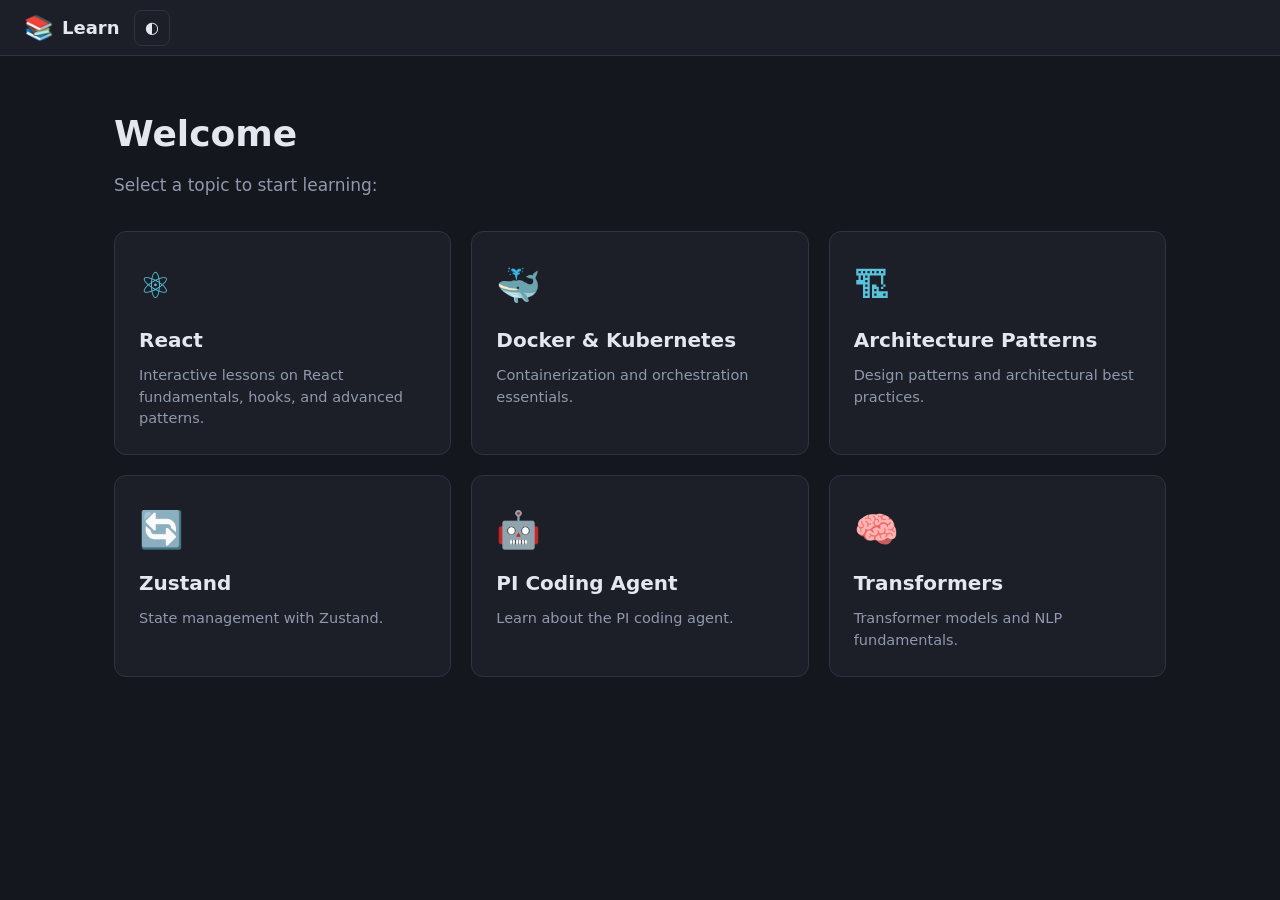
==== index.html @ 3a9bdd8f "Add landing page with links to all sub-pages" ====
<!doctype html>
<html lang="en">
<head>
  <meta charset="utf-8" />
  <meta name="viewport" content="width=device-width, initial-scale=1" />
  <title>Learn — Interactive Lessons</title>
  <link rel="stylesheet" href="styles.css" />
  <script>
    document.documentElement.dataset.theme = localStorage.getItem('lr-theme') || 'dark';
  </script>
</head>
<body>
  <header class="topbar">
    <div class="brand"><span class="logo">📚</span> Learn</div>
    <button id="theme-btn" class="icon-btn" aria-label="Toggle theme">◐</button>
  </header>

  <main class="landing">
    <h1>Welcome</h1>
    <p>Select a topic to start learning:</p>

    <div class="cards">
      <a href="react/" class="card">
        <span class="card-icon">⚛</span>
        <h2>React</h2>
        <p>Interactive lessons on React fundamentals, hooks, and advanced patterns.</p>
      </a>

      <a href="docker-kubernetes/" class="card">
        <span class="card-icon">🐳</span>
        <h2>Docker & Kubernetes</h2>
        <p>Containerization and orchestration essentials.</p>
      </a>

      <a href="architecture-patterns/" class="card">
        <span class="card-icon">🏗</span>
        <h2>Architecture Patterns</h2>
        <p>Design patterns and architectural best practices.</p>
      </a>

      <a href="zustand/" class="card">
        <span class="card-icon">🔄</span>
        <h2>Zustand</h2>
        <p>State management with Zustand.</p>
      </a>

      <a href="pi-coding-agent/" class="card">
        <span class="card-icon">🤖</span>
        <h2>PI Coding Agent</h2>
        <p>Learn about the PI coding agent.</p>
      </a>

      <a href="transformers/" class="card">
        <span class="card-icon">🧠</span>
        <h2>Transformers</h2>
        <p>Transformer models and NLP fundamentals.</p>
      </a>
    </div>
  </main>

  <script src="app.js"></script>
</body>
</html>
---- styles.css ----
:root {
  --bg: #f7f8fb; --panel: #ffffff; --panel-2: #f0f2f7; --text: #1f2330; --muted: #646b80;
  --border: #dfe2ea; --accent: #087ea4; --accent-2: #0a93bf; --accent-soft: #e3f4fa;
  color-scheme: light;
}
[data-theme='dark'] {
  --bg: #15171e; --panel: #1c1f28; --panel-2: #242834; --text: #e4e7ef; --muted: #9098ad;
  --border: #2f3442; --accent: #58c4dc; --accent-2: #7fd6ea; --accent-soft: #1b3440;
  color-scheme: dark;
}

* { box-sizing: border-box; }
html, body { margin: 0; }
body { font: 16px/1.65 system-ui, -apple-system, 'Segoe UI', Roboto, sans-serif; background: var(--bg); color: var(--text); }
a { color: var(--accent); text-decoration: none; }

/* ---------- top bar ---------- */
.topbar {
  position: sticky; top: 0; z-index: 20; height: 56px; display: flex; align-items: center; gap: 14px;
  padding: 0 24px; background: var(--panel); border-bottom: 1px solid var(--border);
}
.brand { font-weight: 700; font-size: 18px; color: var(--text); display: flex; align-items: center; gap: 8px; }
.logo { color: var(--accent); font-size: 24px; line-height: 1; }
.icon-btn { background: none; border: 1px solid var(--border); color: var(--text); border-radius: 8px; width: 36px; height: 36px; cursor: pointer; font-size: 16px; }
.icon-btn:hover { background: var(--panel-2); }

/* ---------- landing page ---------- */
.landing { max-width: 1100px; margin: 0 auto; padding: 48px 24px 80px; }
.landing h1 { font-size: 36px; margin: 0 0 8px; }
.landing > p { font-size: 17px; color: var(--muted); margin: 0 0 32px; }

.cards { display: grid; grid-template-columns: repeat(auto-fill, minmax(300px, 1fr)); gap: 20px; }
.card {
  display: flex; flex-direction: column; gap: 8px;
  background: var(--panel); border: 1px solid var(--border); border-radius: 12px;
  padding: 24px; transition: transform .15s, box-shadow .15s;
}
.card:hover { transform: translateY(-2px); box-shadow: 0 4px 16px rgba(0,0,0,.08); }
[data-theme='dark'] .card:hover { box-shadow: 0 4px 16px rgba(0,0,0,.2); }
.card-icon { font-size: 36px; }
.card h2 { margin: 0; font-size: 20px; color: var(--text); }
.card p { margin: 0; font-size: 14.5px; color: var(--muted); line-height: 1.5; }

/* ---------- responsive ---------- */
@media (max-width: 600px) {
  .cards { grid-template-columns: 1fr; }
  .landing h1 { font-size: 28px; }
}
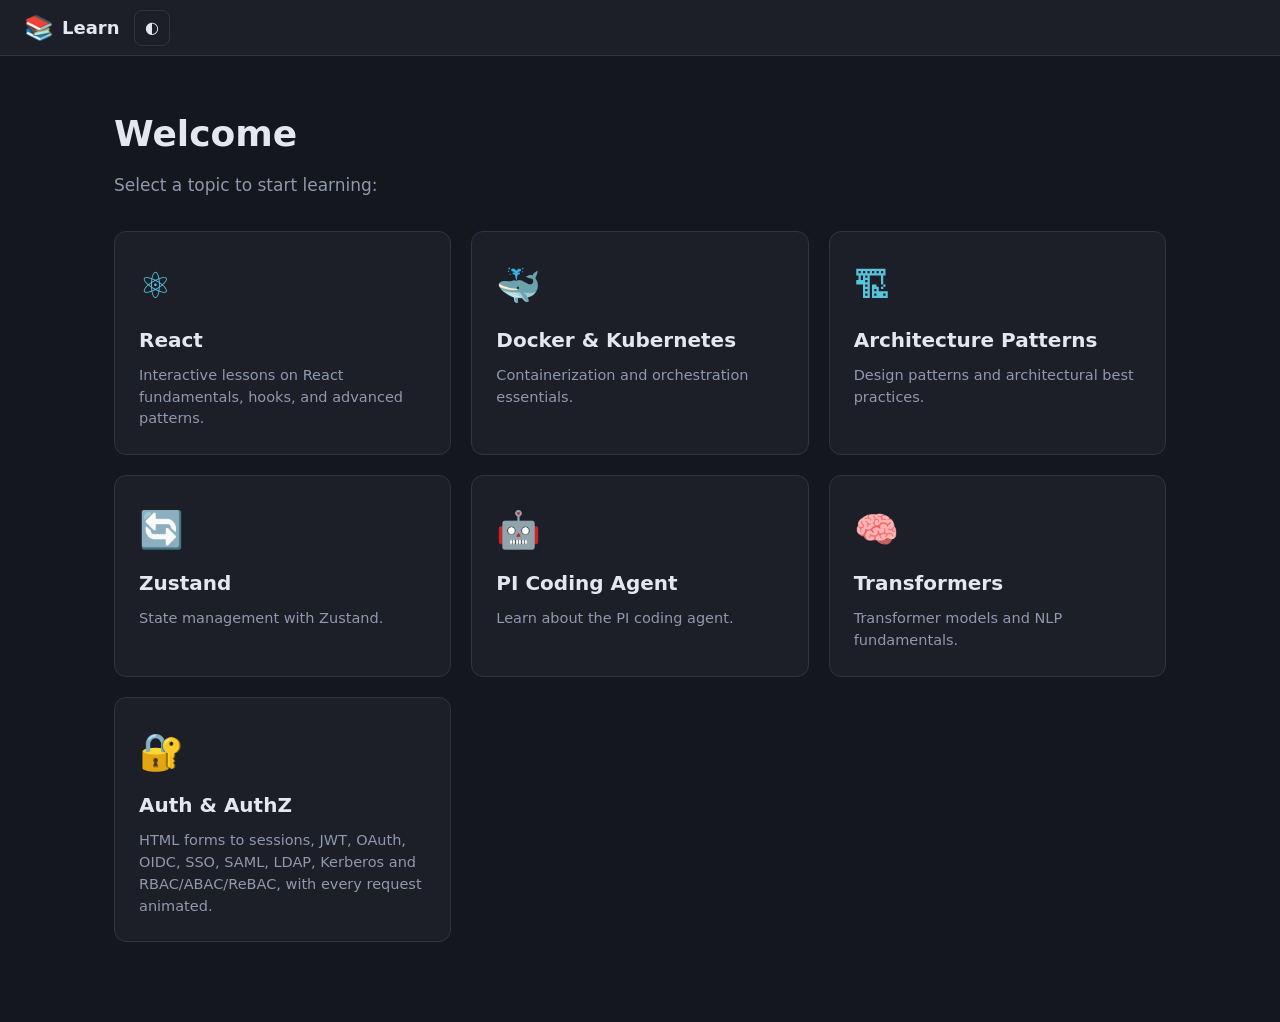
==== commit e1ac0dd4: "Add interactive auth + authz course 57 lessons from HTML forms to sessions, JWT, OAuth 1/2, OIDC, SS" ====
--- a/index.html
+++ b/index.html
@@ -55,6 +55,11 @@
         <h2>Transformers</h2>
         <p>Transformer models and NLP fundamentals.</p>
       </a>
+      <a href="auth/" class="card">
+        <span class="card-icon">🔐</span>
+        <h2>Auth &amp; AuthZ</h2>
+        <p>HTML forms to sessions, JWT, OAuth, OIDC, SSO, SAML, LDAP, Kerberos and RBAC/ABAC/ReBAC, with every request animated.</p>
+      </a>
     </div>
   </main>
 
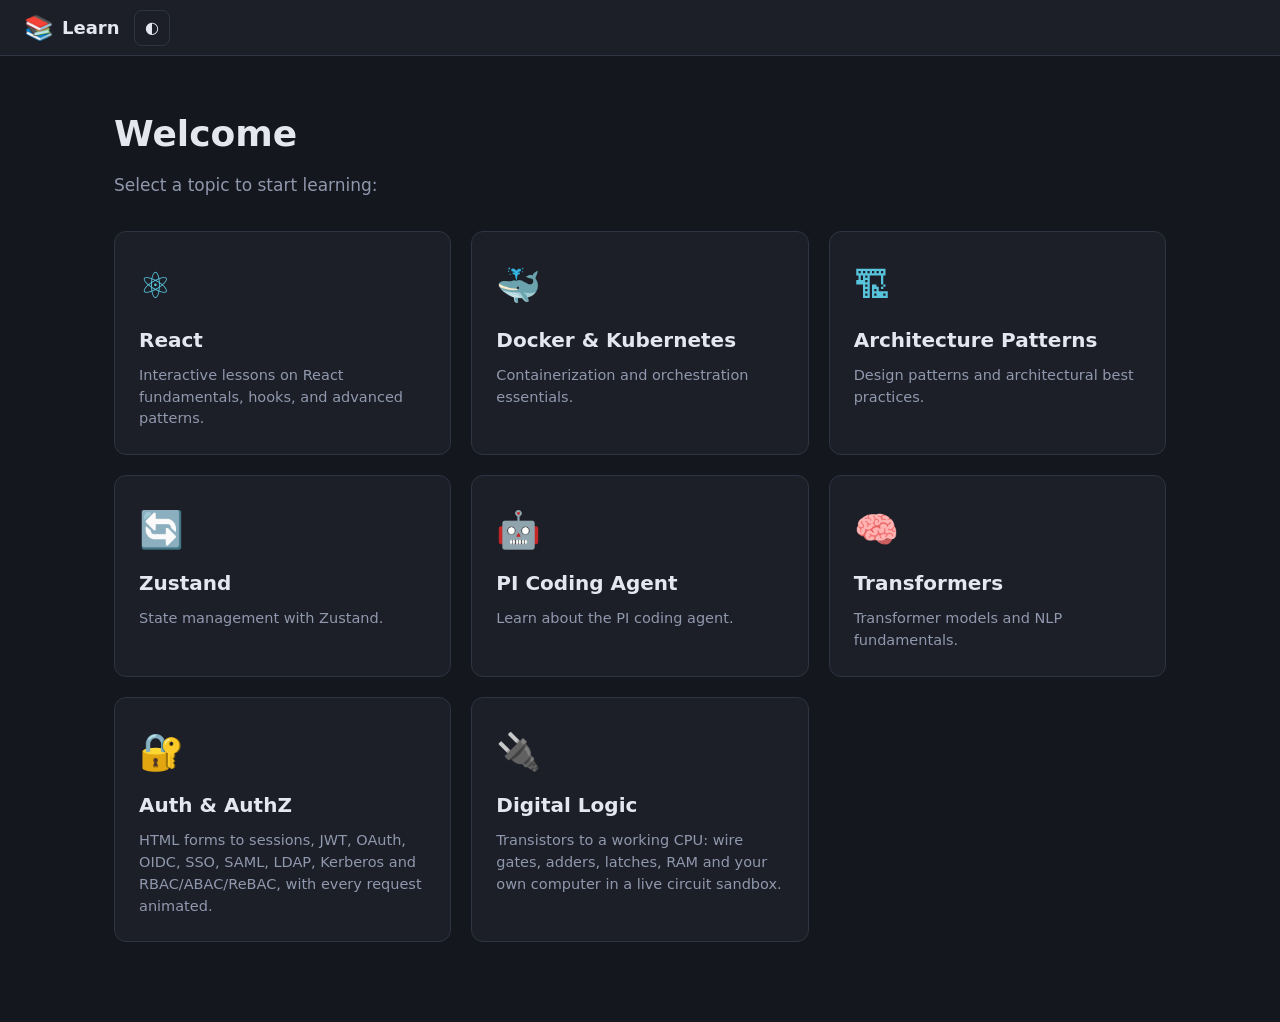
==== commit e87b6b90: "Add interactive digital logic course 46 lessons from bits and transistors through gates, NAND univer" ====
--- a/index.html
+++ b/index.html
@@ -60,6 +60,11 @@
         <h2>Auth &amp; AuthZ</h2>
         <p>HTML forms to sessions, JWT, OAuth, OIDC, SSO, SAML, LDAP, Kerberos and RBAC/ABAC/ReBAC, with every request animated.</p>
       </a>
+      <a href="digital-logic/" class="card">
+        <span class="card-icon">🔌</span>
+        <h2>Digital Logic</h2>
+        <p>Transistors to a working CPU: wire gates, adders, latches, RAM and your own computer in a live circuit sandbox.</p>
+      </a>
     </div>
   </main>
 
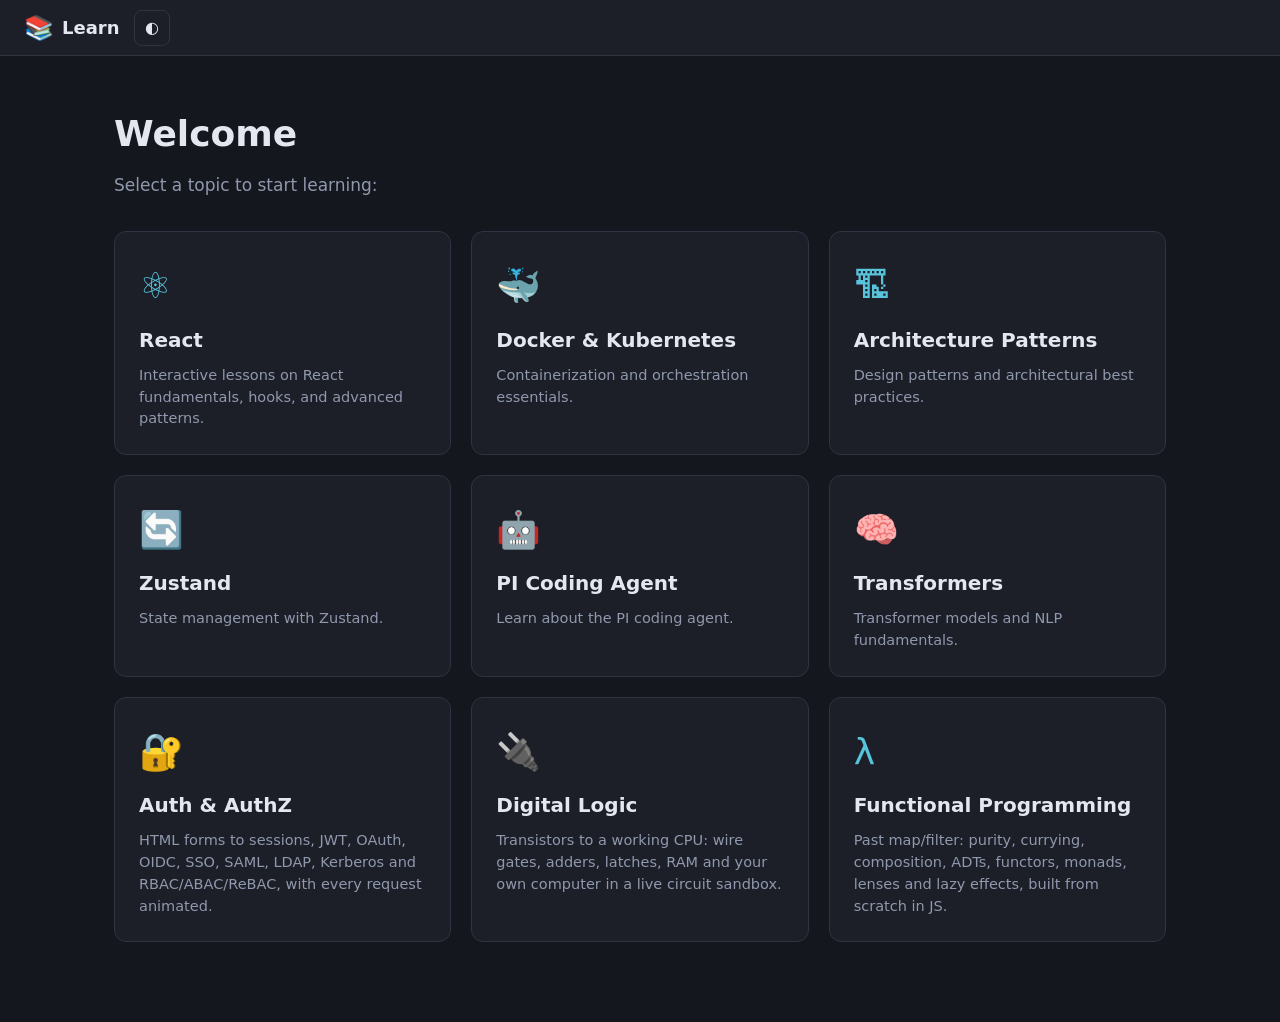
==== commit 1a2ecf43: "Add interactive functional programming course" ====
--- a/index.html
+++ b/index.html
@@ -65,6 +65,11 @@
         <h2>Digital Logic</h2>
         <p>Transistors to a working CPU: wire gates, adders, latches, RAM and your own computer in a live circuit sandbox.</p>
       </a>
+      <a href="functional-programming/" class="card">
+        <span class="card-icon">λ</span>
+        <h2>Functional Programming</h2>
+        <p>Past map/filter: purity, currying, composition, ADTs, functors, monads, lenses and lazy effects, built from scratch in JS.</p>
+      </a>
     </div>
   </main>
 
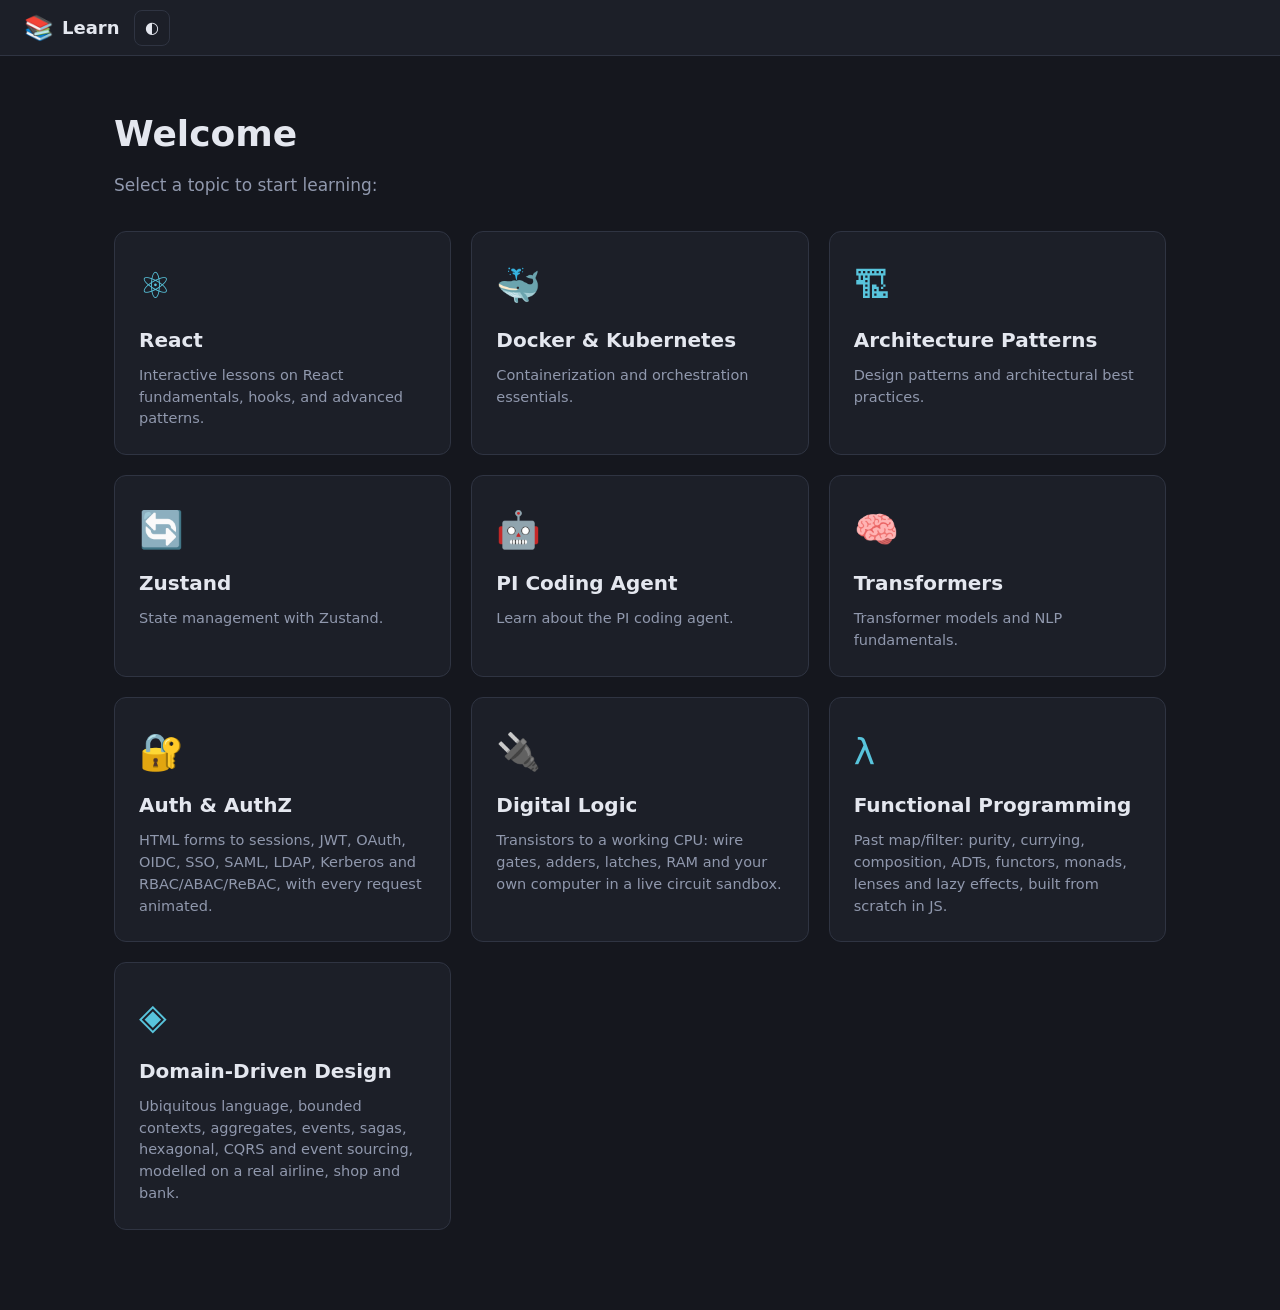
==== commit 7c89c714: "Add interactive domain-driven design course" ====
--- a/index.html
+++ b/index.html
@@ -70,6 +70,11 @@
         <h2>Functional Programming</h2>
         <p>Past map/filter: purity, currying, composition, ADTs, functors, monads, lenses and lazy effects, built from scratch in JS.</p>
       </a>
+      <a href="ddd/" class="card">
+        <span class="card-icon">◈</span>
+        <h2>Domain-Driven Design</h2>
+        <p>Ubiquitous language, bounded contexts, aggregates, events, sagas, hexagonal, CQRS and event sourcing, modelled on a real airline, shop and bank.</p>
+      </a>
     </div>
   </main>
 
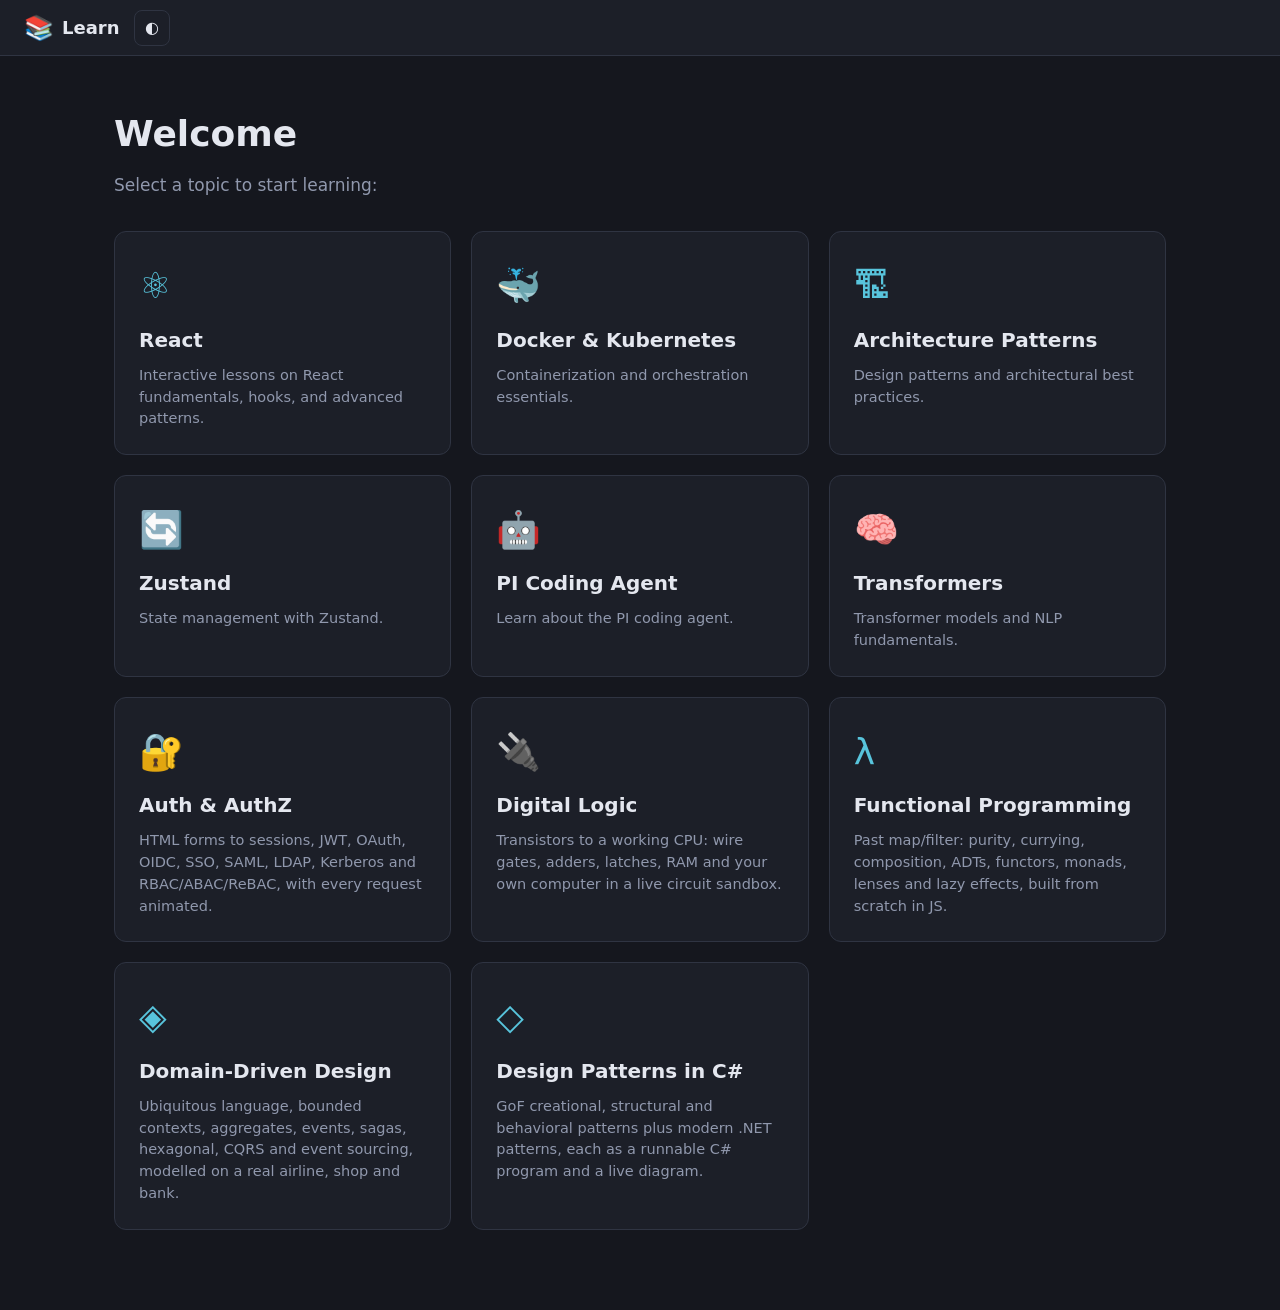
==== commit 26bfb674: "Add interactive design patterns in C# course 26 lessons covering foundations, GoF creational/structu" ====
--- a/index.html
+++ b/index.html
@@ -75,6 +75,11 @@
         <h2>Domain-Driven Design</h2>
         <p>Ubiquitous language, bounded contexts, aggregates, events, sagas, hexagonal, CQRS and event sourcing, modelled on a real airline, shop and bank.</p>
       </a>
+      <a href="design-patterns/" class="card">
+        <span class="card-icon">◇</span>
+        <h2>Design Patterns in C#</h2>
+        <p>GoF creational, structural and behavioral patterns plus modern .NET patterns, each as a runnable C# program and a live diagram.</p>
+      </a>
     </div>
   </main>
 
